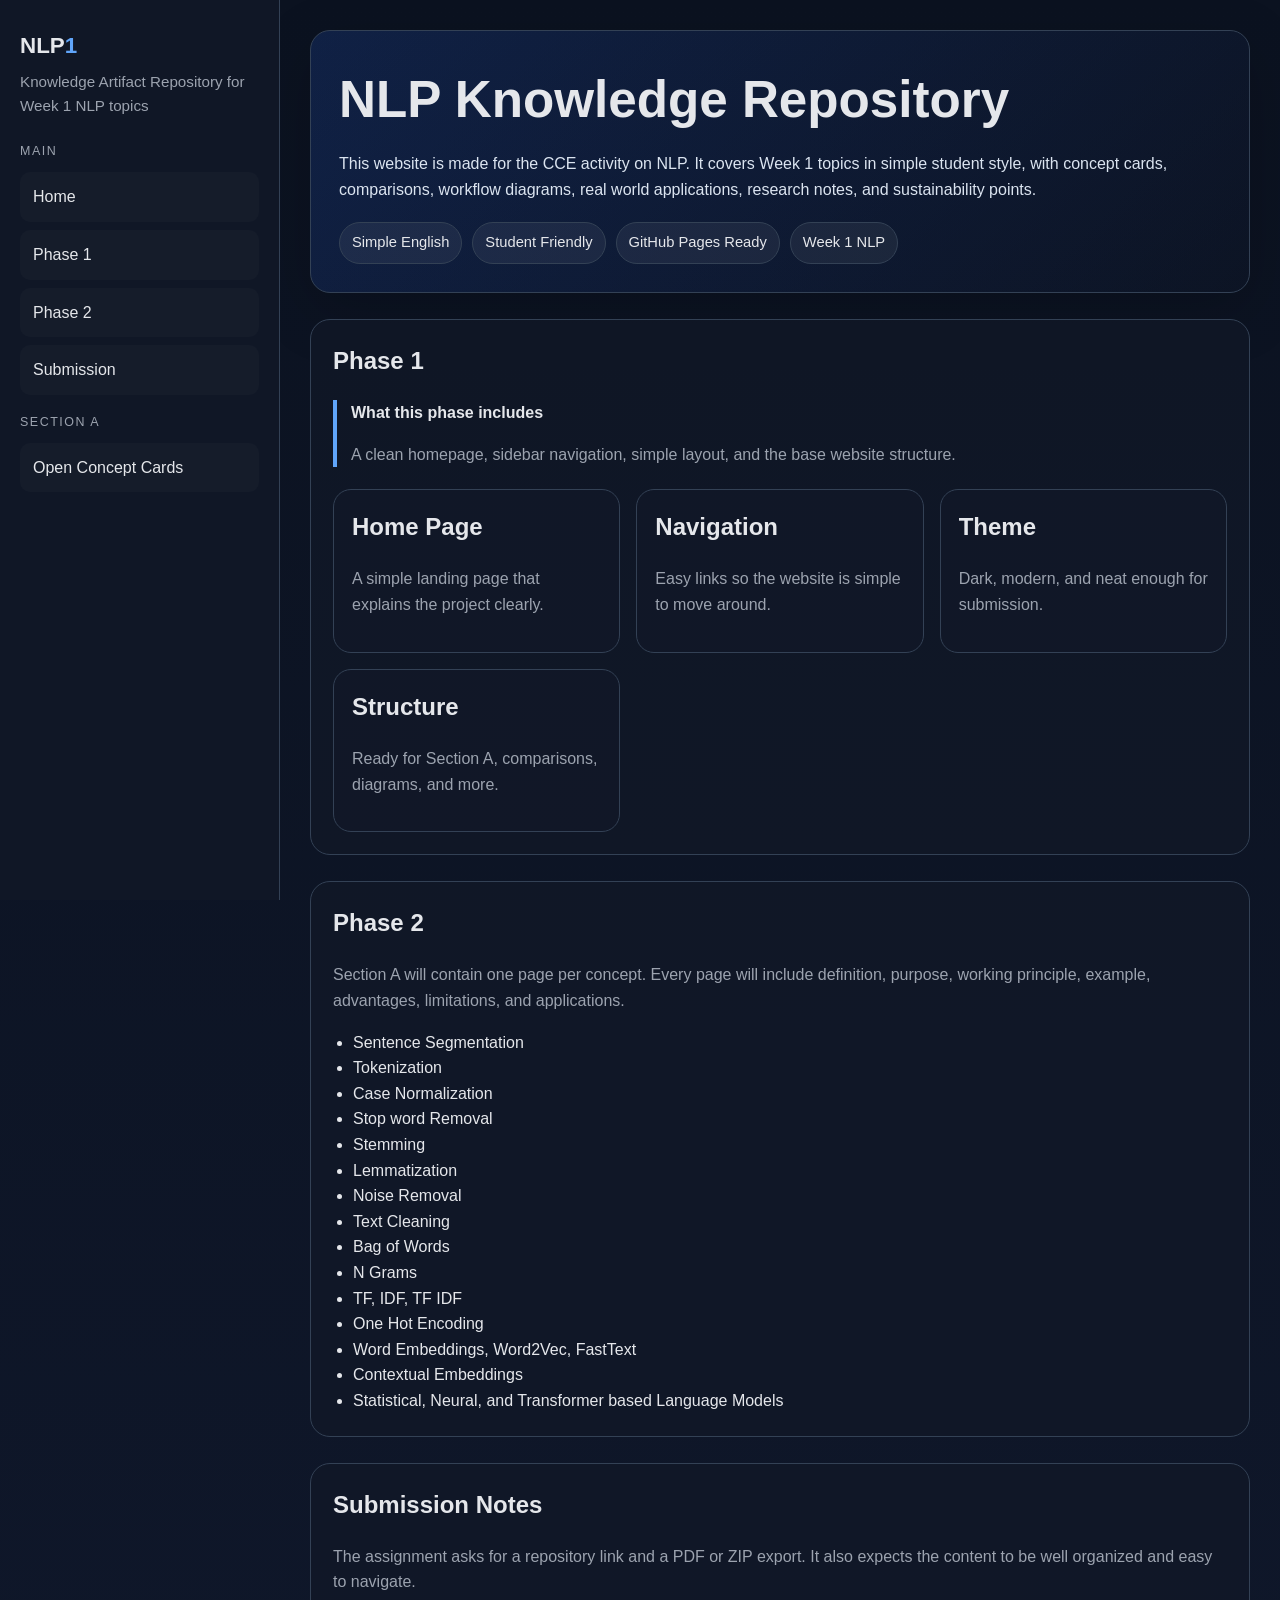
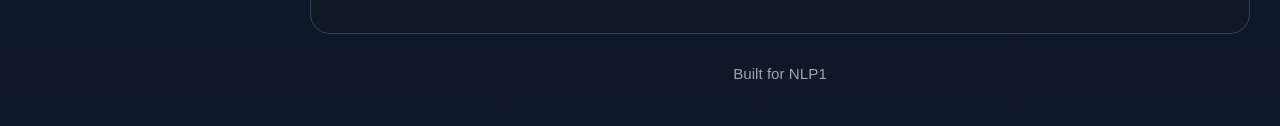
==== index.html @ 9316f534 "Add index.html for NLP Knowledge Repository This file contains the complete HTML structure for the N" ====
<!-- index.html -->
<!DOCTYPE html>
<html lang="en">
<head>
  <meta charset="UTF-8" />
  <meta name="viewport" content="width=device-width, initial-scale=1.0" />
  <title>NLP1 | Knowledge Artifact Repository</title>
  <style>
    :root {
      --bg: #0f172a;
      --panel: #111827;
      --card: #1f2937;
      --text: #e5e7eb;
      --muted: #9ca3af;
      --accent: #60a5fa;
      --border: #334155;
    }

    * { box-sizing: border-box; }
    html { scroll-behavior: smooth; }

    body {
      margin: 0;
      font-family: Arial, Helvetica, sans-serif;
      background: linear-gradient(180deg, #0b1220 0%, var(--bg) 100%);
      color: var(--text);
      line-height: 1.6;
    }

    a {
      color: inherit;
      text-decoration: none;
    }

    .layout {
      display: grid;
      grid-template-columns: 280px 1fr;
      min-height: 100vh;
    }

    .sidebar {
      background: rgba(17, 24, 39, 0.96);
      border-right: 1px solid var(--border);
      padding: 28px 20px;
      position: sticky;
      top: 0;
      height: 100vh;
      overflow-y: auto;
    }

    .brand {
      font-size: 1.4rem;
      font-weight: 700;
      margin-bottom: 6px;
    }

    .brand span {
      color: var(--accent);
    }

    .subtitle {
      color: var(--muted);
      font-size: 0.95rem;
      margin-bottom: 24px;
    }

    .nav-title {
      font-size: 0.78rem;
      text-transform: uppercase;
      letter-spacing: 0.12em;
      color: var(--muted);
      margin: 18px 0 10px;
    }

    .nav a {
      display: block;
      padding: 11px 12px;
      border-radius: 10px;
      color: var(--text);
      border: 1px solid transparent;
      margin-bottom: 8px;
      background: rgba(255,255,255,0.02);
    }

    .nav a:hover {
      border-color: var(--border);
      background: rgba(96, 165, 250, 0.08);
    }

    .main {
      padding: 30px;
      max-width: 1250px;
      width: 100%;
    }

    .hero {
      background: linear-gradient(135deg, rgba(37,99,235,0.18), rgba(15,23,42,0.3));
      border: 1px solid var(--border);
      border-radius: 20px;
      padding: 28px;
      box-shadow: 0 18px 60px rgba(0,0,0,0.18);
    }

    .hero h1 {
      margin: 0 0 10px;
      font-size: clamp(2rem, 4vw, 3.4rem);
    }

    .hero p {
      margin: 0;
      max-width: 900px;
      color: #dbe4f0;
    }

    .badges {
      display: flex;
      flex-wrap: wrap;
      gap: 10px;
      margin-top: 20px;
    }

    .badge {
      padding: 8px 12px;
      border-radius: 999px;
      background: rgba(255,255,255,0.06);
      border: 1px solid var(--border);
      font-size: 0.92rem;
    }

    .grid {
      display: grid;
      grid-template-columns: repeat(auto-fit, minmax(230px, 1fr));
      gap: 16px;
      margin-top: 22px;
    }

    .card {
      background: rgba(17, 24, 39, 0.9);
      border: 1px solid var(--border);
      border-radius: 18px;
      padding: 18px;
    }

    .card h2, .section h2 {
      margin-top: 0;
    }

    .muted {
      color: var(--muted);
    }

    .section {
      margin-top: 26px;
      background: rgba(17, 24, 39, 0.72);
      border: 1px solid var(--border);
      border-radius: 20px;
      padding: 22px;
    }

    .section ul {
      padding-left: 20px;
      margin-bottom: 0;
    }

    .phase-box {
      border-left: 4px solid var(--accent);
      padding-left: 14px;
      margin: 14px 0;
    }

    footer {
      margin: 28px 0 10px;
      color: var(--muted);
      text-align: center;
      font-size: 0.95rem;
    }

    @media (max-width: 900px) {
      .layout { grid-template-columns: 1fr; }
      .sidebar {
        position: relative;
        height: auto;
      }
      .main { padding: 18px; }
    }
  </style>
</head>
<body>
  <div class="layout">
    <aside class="sidebar">
      <div class="brand">NLP<span>1</span></div>
      <div class="subtitle">Knowledge Artifact Repository for Week 1 NLP topics</div>

      <div class="nav-title">Main</div>
      <nav class="nav">
        <a href="#home">Home</a>
        <a href="#phase1">Phase 1</a>
        <a href="#phase2">Phase 2</a>
        <a href="#submission">Submission</a>
      </nav>

      <div class="nav-title">Section A</div>
      <nav class="nav">
        <a href="section-a/index.html">Open Concept Cards</a>
      </nav>
    </aside>

    <main class="main">
      <section class="hero" id="home">
        <h1>NLP Knowledge Repository</h1>
        <p>
          This website is made for the CCE activity on NLP. It covers Week 1 topics in simple
          student style, with concept cards, comparisons, workflow diagrams, real world applications,
          research notes, and sustainability points.
        </p>
        <div class="badges">
          <div class="badge">Simple English</div>
          <div class="badge">Student Friendly</div>
          <div class="badge">GitHub Pages Ready</div>
          <div class="badge">Week 1 NLP</div>
        </div>
      </section>

      <section class="section" id="phase1">
        <h2>Phase 1</h2>
        <div class="phase-box">
          <strong>What this phase includes</strong>
          <p class="muted">
            A clean homepage, sidebar navigation, simple layout, and the base website structure.
          </p>
        </div>
        <div class="grid">
          <div class="card">
            <h2>Home Page</h2>
            <p class="muted">A simple landing page that explains the project clearly.</p>
          </div>
          <div class="card">
            <h2>Navigation</h2>
            <p class="muted">Easy links so the website is simple to move around.</p>
          </div>
          <div class="card">
            <h2>Theme</h2>
            <p class="muted">Dark, modern, and neat enough for submission.</p>
          </div>
          <div class="card">
            <h2>Structure</h2>
            <p class="muted">Ready for Section A, comparisons, diagrams, and more.</p>
          </div>
        </div>
      </section>

      <section class="section" id="phase2">
        <h2>Phase 2</h2>
        <p class="muted">
          Section A will contain one page per concept. Every page will include definition, purpose,
          working principle, example, advantages, limitations, and applications.
        </p>
        <ul>
          <li>Sentence Segmentation</li>
          <li>Tokenization</li>
          <li>Case Normalization</li>
          <li>Stop word Removal</li>
          <li>Stemming</li>
          <li>Lemmatization</li>
          <li>Noise Removal</li>
          <li>Text Cleaning</li>
          <li>Bag of Words</li>
          <li>N Grams</li>
          <li>TF, IDF, TF IDF</li>
          <li>One Hot Encoding</li>
          <li>Word Embeddings, Word2Vec, FastText</li>
          <li>Contextual Embeddings</li>
          <li>Statistical, Neural, and Transformer based Language Models</li>
        </ul>
      </section>

      <section class="section" id="submission">
        <h2>Submission Notes</h2>
        <p class="muted">
          The assignment asks for a repository link and a PDF or ZIP export. It also expects the
          content to be well organized and easy to navigate.
        </p>
      </section>

      <footer>
        Built for NLP1
      </footer>
    </main>
  </div>
</body>
</html>
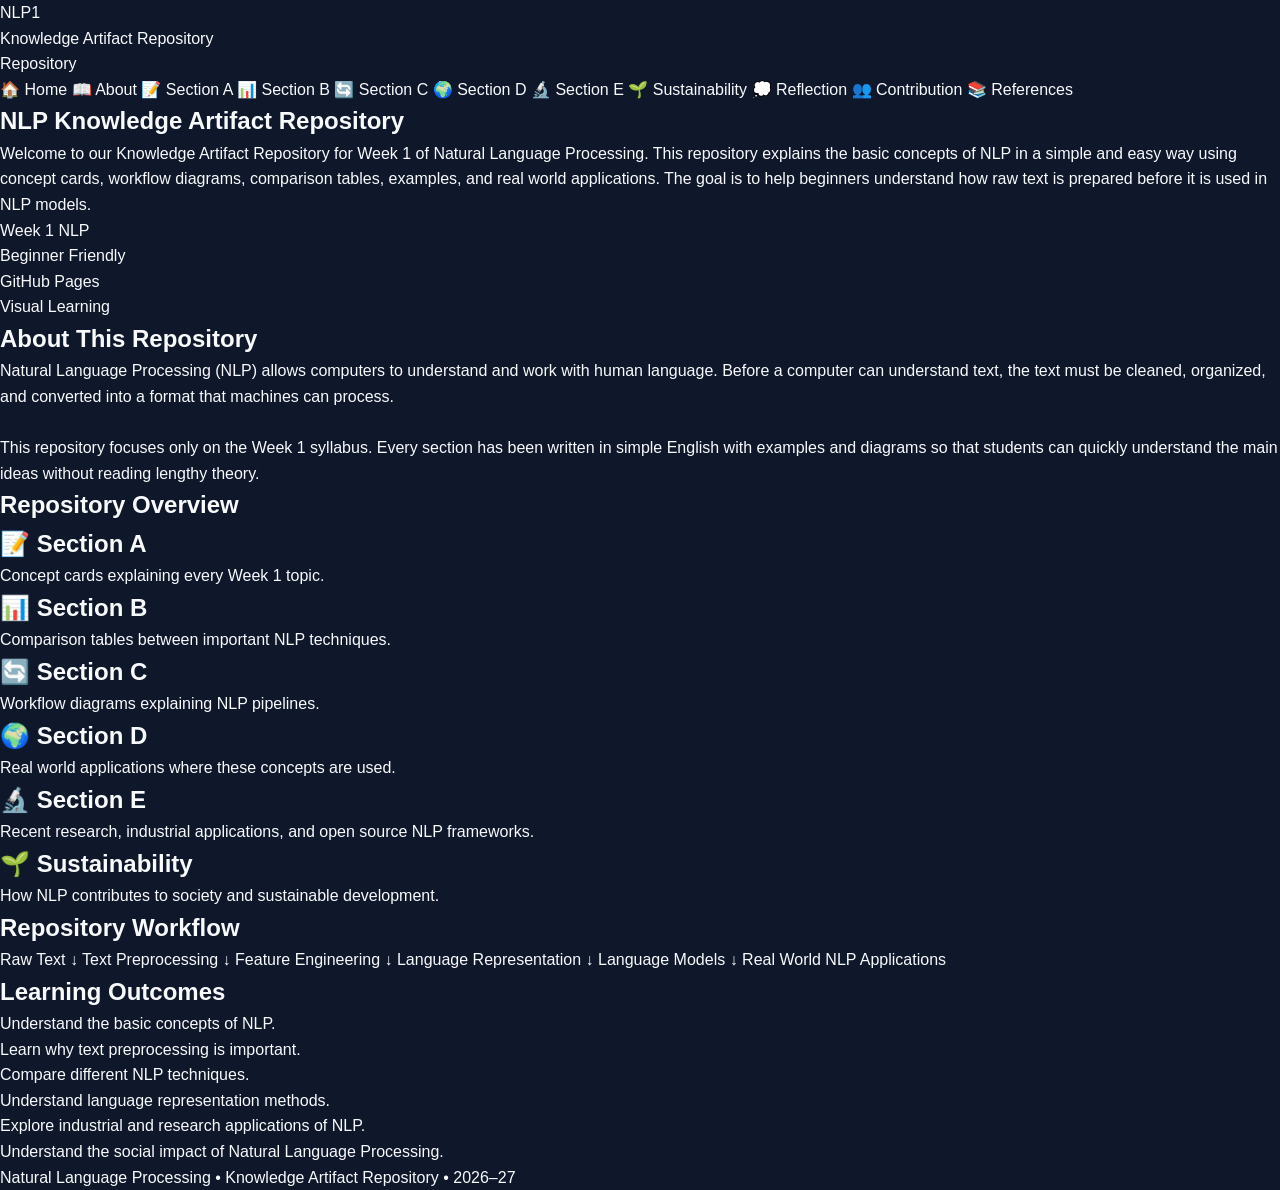
==== commit 5867570a: "Revise index.html for NLP Knowledge Repository Updated the HTML structure and content for the NLP Kn" ====
--- a/index.html
+++ b/index.html
@@ -1,291 +1,340 @@
-<!-- index.html -->
 <!DOCTYPE html>
+
 <html lang="en">
+
 <head>
-  <meta charset="UTF-8" />
-  <meta name="viewport" content="width=device-width, initial-scale=1.0" />
-  <title>NLP1 | Knowledge Artifact Repository</title>
-  <style>
-    :root {
-      --bg: #0f172a;
-      --panel: #111827;
-      --card: #1f2937;
-      --text: #e5e7eb;
-      --muted: #9ca3af;
-      --accent: #60a5fa;
-      --border: #334155;
-    }
-
-    * { box-sizing: border-box; }
-    html { scroll-behavior: smooth; }
-
-    body {
-      margin: 0;
-      font-family: Arial, Helvetica, sans-serif;
-      background: linear-gradient(180deg, #0b1220 0%, var(--bg) 100%);
-      color: var(--text);
-      line-height: 1.6;
-    }
-
-    a {
-      color: inherit;
-      text-decoration: none;
-    }
-
-    .layout {
-      display: grid;
-      grid-template-columns: 280px 1fr;
-      min-height: 100vh;
-    }
-
-    .sidebar {
-      background: rgba(17, 24, 39, 0.96);
-      border-right: 1px solid var(--border);
-      padding: 28px 20px;
-      position: sticky;
-      top: 0;
-      height: 100vh;
-      overflow-y: auto;
-    }
-
-    .brand {
-      font-size: 1.4rem;
-      font-weight: 700;
-      margin-bottom: 6px;
-    }
-
-    .brand span {
-      color: var(--accent);
-    }
-
-    .subtitle {
-      color: var(--muted);
-      font-size: 0.95rem;
-      margin-bottom: 24px;
-    }
-
-    .nav-title {
-      font-size: 0.78rem;
-      text-transform: uppercase;
-      letter-spacing: 0.12em;
-      color: var(--muted);
-      margin: 18px 0 10px;
-    }
-
-    .nav a {
-      display: block;
-      padding: 11px 12px;
-      border-radius: 10px;
-      color: var(--text);
-      border: 1px solid transparent;
-      margin-bottom: 8px;
-      background: rgba(255,255,255,0.02);
-    }
-
-    .nav a:hover {
-      border-color: var(--border);
-      background: rgba(96, 165, 250, 0.08);
-    }
-
-    .main {
-      padding: 30px;
-      max-width: 1250px;
-      width: 100%;
-    }
-
-    .hero {
-      background: linear-gradient(135deg, rgba(37,99,235,0.18), rgba(15,23,42,0.3));
-      border: 1px solid var(--border);
-      border-radius: 20px;
-      padding: 28px;
-      box-shadow: 0 18px 60px rgba(0,0,0,0.18);
-    }
-
-    .hero h1 {
-      margin: 0 0 10px;
-      font-size: clamp(2rem, 4vw, 3.4rem);
-    }
-
-    .hero p {
-      margin: 0;
-      max-width: 900px;
-      color: #dbe4f0;
-    }
-
-    .badges {
-      display: flex;
-      flex-wrap: wrap;
-      gap: 10px;
-      margin-top: 20px;
-    }
-
-    .badge {
-      padding: 8px 12px;
-      border-radius: 999px;
-      background: rgba(255,255,255,0.06);
-      border: 1px solid var(--border);
-      font-size: 0.92rem;
-    }
-
-    .grid {
-      display: grid;
-      grid-template-columns: repeat(auto-fit, minmax(230px, 1fr));
-      gap: 16px;
-      margin-top: 22px;
-    }
-
-    .card {
-      background: rgba(17, 24, 39, 0.9);
-      border: 1px solid var(--border);
-      border-radius: 18px;
-      padding: 18px;
-    }
-
-    .card h2, .section h2 {
-      margin-top: 0;
-    }
-
-    .muted {
-      color: var(--muted);
-    }
-
-    .section {
-      margin-top: 26px;
-      background: rgba(17, 24, 39, 0.72);
-      border: 1px solid var(--border);
-      border-radius: 20px;
-      padding: 22px;
-    }
-
-    .section ul {
-      padding-left: 20px;
-      margin-bottom: 0;
-    }
-
-    .phase-box {
-      border-left: 4px solid var(--accent);
-      padding-left: 14px;
-      margin: 14px 0;
-    }
-
-    footer {
-      margin: 28px 0 10px;
-      color: var(--muted);
-      text-align: center;
-      font-size: 0.95rem;
-    }
-
-    @media (max-width: 900px) {
-      .layout { grid-template-columns: 1fr; }
-      .sidebar {
-        position: relative;
-        height: auto;
-      }
-      .main { padding: 18px; }
-    }
-  </style>
+
+<meta charset="UTF-8">
+
+<meta name="viewport" content="width=device-width, initial-scale=1.0">
+
+<title>NLP Knowledge Artifact Repository</title>
+
+<link rel="stylesheet" href="assets/css/style.css">
+
+<script defer src="assets/js/script.js"></script>
+
 </head>
+
 <body>
-  <div class="layout">
+
+<div class="layout">
+
     <aside class="sidebar">
-      <div class="brand">NLP<span>1</span></div>
-      <div class="subtitle">Knowledge Artifact Repository for Week 1 NLP topics</div>
-
-      <div class="nav-title">Main</div>
-      <nav class="nav">
-        <a href="#home">Home</a>
-        <a href="#phase1">Phase 1</a>
-        <a href="#phase2">Phase 2</a>
-        <a href="#submission">Submission</a>
-      </nav>
-
-      <div class="nav-title">Section A</div>
-      <nav class="nav">
-        <a href="section-a/index.html">Open Concept Cards</a>
-      </nav>
+
+        <div class="logo">
+
+            NLP<span>1</span>
+
+        </div>
+
+        <div class="subtitle">
+
+            Knowledge Artifact Repository
+
+        </div>
+
+        <div class="menu-title">
+
+            Repository
+
+        </div>
+
+        <nav class="menu">
+
+            <a href="#home">🏠 Home</a>
+
+            <a href="#about">📖 About</a>
+
+            <a href="section-a/index.html">📝 Section A</a>
+
+            <a href="section-b/index.html">📊 Section B</a>
+
+            <a href="section-c/index.html">🔄 Section C</a>
+
+            <a href="section-d/index.html">🌍 Section D</a>
+
+            <a href="section-e/index.html">🔬 Section E</a>
+
+            <a href="sustainability/index.html">🌱 Sustainability</a>
+
+            <a href="reflection/index.html">💭 Reflection</a>
+
+            <a href="contribution/index.html">👥 Contribution</a>
+
+            <a href="references/index.html">📚 References</a>
+
+        </nav>
+
     </aside>
 
-    <main class="main">
-      <section class="hero" id="home">
-        <h1>NLP Knowledge Repository</h1>
-        <p>
-          This website is made for the CCE activity on NLP. It covers Week 1 topics in simple
-          student style, with concept cards, comparisons, workflow diagrams, real world applications,
-          research notes, and sustainability points.
-        </p>
-        <div class="badges">
-          <div class="badge">Simple English</div>
-          <div class="badge">Student Friendly</div>
-          <div class="badge">GitHub Pages Ready</div>
-          <div class="badge">Week 1 NLP</div>
-        </div>
-      </section>
-
-      <section class="section" id="phase1">
-        <h2>Phase 1</h2>
-        <div class="phase-box">
-          <strong>What this phase includes</strong>
-          <p class="muted">
-            A clean homepage, sidebar navigation, simple layout, and the base website structure.
-          </p>
-        </div>
-        <div class="grid">
-          <div class="card">
-            <h2>Home Page</h2>
-            <p class="muted">A simple landing page that explains the project clearly.</p>
-          </div>
-          <div class="card">
-            <h2>Navigation</h2>
-            <p class="muted">Easy links so the website is simple to move around.</p>
-          </div>
-          <div class="card">
-            <h2>Theme</h2>
-            <p class="muted">Dark, modern, and neat enough for submission.</p>
-          </div>
-          <div class="card">
-            <h2>Structure</h2>
-            <p class="muted">Ready for Section A, comparisons, diagrams, and more.</p>
-          </div>
-        </div>
-      </section>
-
-      <section class="section" id="phase2">
-        <h2>Phase 2</h2>
-        <p class="muted">
-          Section A will contain one page per concept. Every page will include definition, purpose,
-          working principle, example, advantages, limitations, and applications.
-        </p>
-        <ul>
-          <li>Sentence Segmentation</li>
-          <li>Tokenization</li>
-          <li>Case Normalization</li>
-          <li>Stop word Removal</li>
-          <li>Stemming</li>
-          <li>Lemmatization</li>
-          <li>Noise Removal</li>
-          <li>Text Cleaning</li>
-          <li>Bag of Words</li>
-          <li>N Grams</li>
-          <li>TF, IDF, TF IDF</li>
-          <li>One Hot Encoding</li>
-          <li>Word Embeddings, Word2Vec, FastText</li>
-          <li>Contextual Embeddings</li>
-          <li>Statistical, Neural, and Transformer based Language Models</li>
-        </ul>
-      </section>
-
-      <section class="section" id="submission">
-        <h2>Submission Notes</h2>
-        <p class="muted">
-          The assignment asks for a repository link and a PDF or ZIP export. It also expects the
-          content to be well organized and easy to navigate.
-        </p>
-      </section>
-
-      <footer>
-        Built for NLP1
-      </footer>
+    <main class="content">
+
+        <section class="hero" id="home">
+
+            <h1>
+
+                NLP Knowledge Artifact Repository
+
+            </h1>
+
+            <p>
+
+                Welcome to our Knowledge Artifact Repository for Week 1 of Natural Language Processing.
+                This repository explains the basic concepts of NLP in a simple and easy way using
+                concept cards, workflow diagrams, comparison tables, examples, and real world applications.
+                The goal is to help beginners understand how raw text is prepared before it is used in NLP models.
+
+            </p>
+
+            <div class="badges">
+
+                <div class="badge">
+
+                    Week 1 NLP
+
+                </div>
+
+                <div class="badge">
+
+                    Beginner Friendly
+
+                </div>
+
+                <div class="badge">
+
+                    GitHub Pages
+
+                </div>
+
+                <div class="badge">
+
+                    Visual Learning
+
+                </div>
+
+            </div>
+
+        </section>
+
+        <section class="section" id="about">
+
+            <h2 class="section-title">
+
+                About This Repository
+
+            </h2>
+
+            <div class="card">
+
+                <p>
+
+                    Natural Language Processing (NLP) allows computers to understand and work with human language.
+                    Before a computer can understand text, the text must be cleaned, organized, and converted into a format
+                    that machines can process.
+
+                </p>
+
+                <br>
+
+                <p>
+
+                    This repository focuses only on the Week 1 syllabus.
+                    Every section has been written in simple English with examples and diagrams so that students
+                    can quickly understand the main ideas without reading lengthy theory.
+
+                </p>
+
+            </div>
+
+        </section>
+
+        <section class="section">
+
+            <h2 class="section-title">
+
+                Repository Overview
+
+            </h2>
+
+            <div class="grid">
+
+                <div class="card">
+
+                    <h2>
+
+                        📝 Section A
+
+                    </h2>
+
+                    <p>
+
+                        Concept cards explaining every Week 1 topic.
+
+                    </p>
+
+                </div>
+
+                <div class="card">
+
+                    <h2>
+
+                        📊 Section B
+
+                    </h2>
+
+                    <p>
+
+                        Comparison tables between important NLP techniques.
+
+                    </p>
+
+                </div>
+
+                <div class="card">
+
+                    <h2>
+
+                        🔄 Section C
+
+                    </h2>
+
+                    <p>
+
+                        Workflow diagrams explaining NLP pipelines.
+
+                    </p>
+
+                </div>
+
+                <div class="card">
+
+                    <h2>
+
+                        🌍 Section D
+
+                    </h2>
+
+                    <p>
+
+                        Real world applications where these concepts are used.
+
+                    </p>
+
+                </div>
+
+                <div class="card">
+
+                    <h2>
+
+                        🔬 Section E
+
+                    </h2>
+
+                    <p>
+
+                        Recent research, industrial applications, and open source NLP frameworks.
+
+                    </p>
+
+                </div>
+
+                <div class="card">
+
+                    <h2>
+
+                        🌱 Sustainability
+
+                    </h2>
+
+                    <p>
+
+                        How NLP contributes to society and sustainable development.
+
+                    </p>
+
+                </div>
+
+            </div>
+
+        </section>
+
+        <section class="section">
+
+            <h2 class="section-title">
+
+                Repository Workflow
+
+            </h2>
+
+            <div class="flow">
+
+Raw Text
+
+↓
+
+Text Preprocessing
+
+↓
+
+Feature Engineering
+
+↓
+
+Language Representation
+
+↓
+
+Language Models
+
+↓
+
+Real World NLP Applications
+
+            </div>
+
+        </section>
+
+        <section class="section">
+
+            <h2 class="section-title">
+
+                Learning Outcomes
+
+            </h2>
+
+            <div class="card">
+
+                <ul>
+
+                    <li>Understand the basic concepts of NLP.</li>
+
+                    <li>Learn why text preprocessing is important.</li>
+
+                    <li>Compare different NLP techniques.</li>
+
+                    <li>Understand language representation methods.</li>
+
+                    <li>Explore industrial and research applications of NLP.</li>
+
+                    <li>Understand the social impact of Natural Language Processing.</li>
+
+                </ul>
+
+            </div>
+
+        </section>
+
+        <footer>
+
+            Natural Language Processing • Knowledge Artifact Repository • 2026–27
+
+        </footer>
+
     </main>
-  </div>
+
+</div>
+
 </body>
+
 </html>
--- a/assets/css/style.css
+++ b/assets/css/style.css
@@ -0,0 +1,59 @@
+:root{
+
+    --bg:#0f172a;
+    --panel:#111827;
+    --card:#1f2937;
+    --border:#334155;
+
+    --primary:#60a5fa;
+
+    --text:#f8fafc;
+    --sub:#9ca3af;
+
+}
+
+*{
+    margin:0;
+    padding:0;
+    box-sizing:border-box;
+}
+
+html{
+
+    scroll-behavior:smooth;
+
+}
+
+body{
+
+    background:var(--bg);
+
+    color:var(--text);
+
+    font-family:Arial,Helvetica,sans-serif;
+
+    line-height:1.6;
+
+}
+
+a{
+
+    text-decoration:none;
+
+    color:inherit;
+
+}
+
+img{
+
+    max-width:100%;
+
+}
+
+.container{
+
+    width:min(1200px,90%);
+
+    margin:auto;
+
+}
